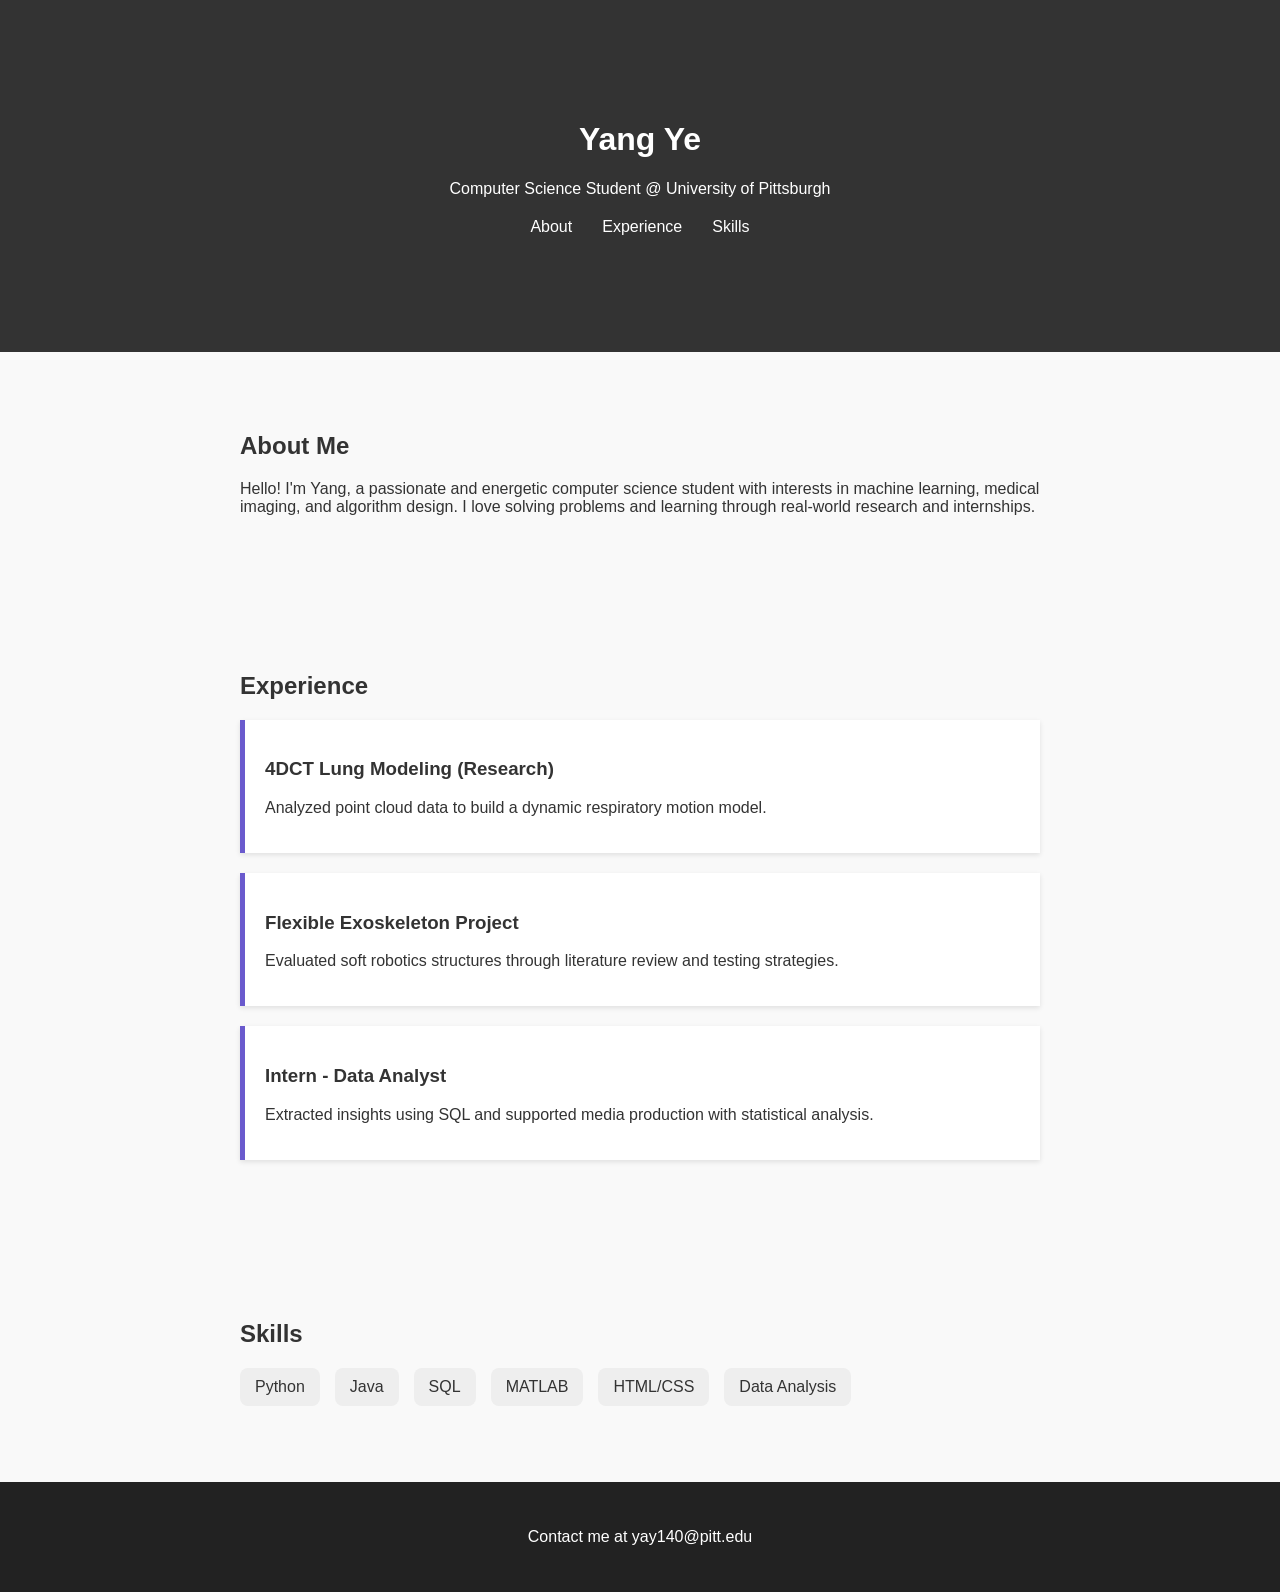
==== index.html @ 24574be2 "the form update" ====
<!DOCTYPE html>
<html lang="en">
<head>
  <meta charset="UTF-8">
  <title>Yang Ye Portfolio</title>
  <link rel="stylesheet" href="style.css">
</head>
<body>
  <header id="home">
    <h1>Yang Ye</h1>
    <p>Computer Science Student @ University of Pittsburgh</p>
    <nav>
      <ul>
        <li><a href="#about">About</a></li>
        <li><a href="#experience">Experience</a></li>
        <li><a href="#skills">Skills</a></li>
      </ul>
    </nav>
  </header>

  <section id="about">
    <h2>About Me</h2>
    <p>Hello! I'm Yang, a passionate and energetic computer science student with interests in machine learning, medical imaging, and algorithm design. I love solving problems and learning through real-world research and internships.</p>
  </section>

  <section id="experience">
    <h2>Experience</h2>
    <div class="card">
      <h3>4DCT Lung Modeling (Research)</h3>
      <p>Analyzed point cloud data to build a dynamic respiratory motion model.</p>
    </div>
    <div class="card">
      <h3>Flexible Exoskeleton Project</h3>
      <p>Evaluated soft robotics structures through literature review and testing strategies.</p>
    </div>
    <div class="card">
      <h3>Intern - Data Analyst</h3>
      <p>Extracted insights using SQL and supported media production with statistical analysis.</p>
    </div>
  </section>

  <section id="skills">
    <h2>Skills</h2>
    <ul class="skills-grid">
      <li>Python</li>
      <li>Java</li>
      <li>SQL</li>
      <li>MATLAB</li>
      <li>HTML/CSS</li>
      <li>Data Analysis</li>
    </ul>
  </section>

  <footer>
    <p>Contact me at yay140@pitt.edu</p>
  </footer>
</body>
</html>
---- style.css ----
body {
    margin: 0;
    font-family: 'Helvetica Neue', sans-serif;
    background: #f9f9f9;
    color: #333;
  }
  
  header {
    background: #333;
    color: #fff;
    padding: 100px 20px;
    text-align: center;
  }
  
  nav ul {
    list-style: none;
    padding: 0;
    display: flex;
    justify-content: center;
    margin-top: 20px;
  }
  
  nav ul li {
    margin: 0 15px;
  }
  
  nav ul a {
    color: #fff;
    text-decoration: none;
  }
  
  section {
    padding: 60px 20px;
    max-width: 800px;
    margin: auto;
  }
  
  .card {
    background: white;
    padding: 20px;
    margin: 20px 0;
    border-left: 5px solid #6a5acd;
    box-shadow: 0 2px 5px rgba(0,0,0,0.1);
  }
  
  .skills-grid {
    display: flex;
    flex-wrap: wrap;
    gap: 15px;
    list-style: none;
    padding: 0;
  }
  
  .skills-grid li {
    background: #eee;
    padding: 10px 15px;
    border-radius: 8px;
  }
  
  footer {
    background: #222;
    color: #fff;
    padding: 30px;
    text-align: center;
  }
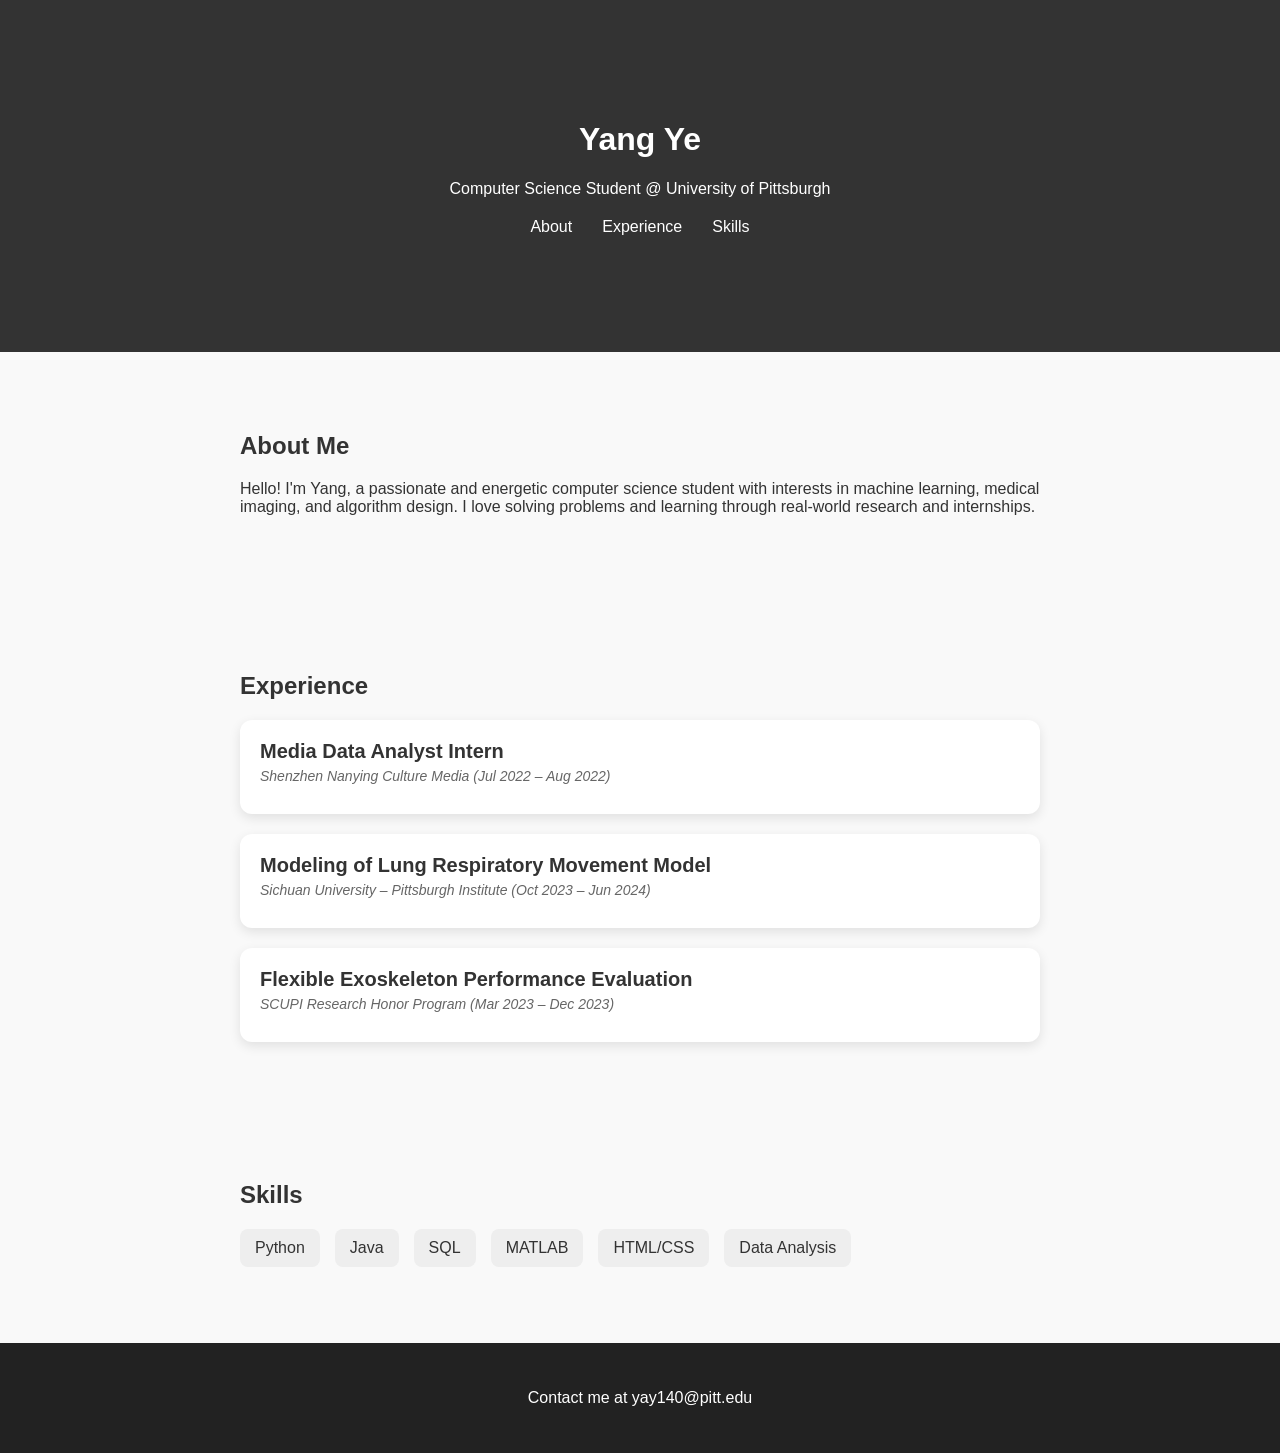
==== commit 91d89426: "changes for the card" ====
--- a/index.html
+++ b/index.html
@@ -23,21 +23,59 @@
     <p>Hello! I'm Yang, a passionate and energetic computer science student with interests in machine learning, medical imaging, and algorithm design. I love solving problems and learning through real-world research and internships.</p>
   </section>
 
-  <section id="experience">
+  <section id="my_life_section" class="section">
     <h2>Experience</h2>
-    <div class="card">
-      <h3>4DCT Lung Modeling (Research)</h3>
-      <p>Analyzed point cloud data to build a dynamic respiratory motion model.</p>
-    </div>
-    <div class="card">
-      <h3>Flexible Exoskeleton Project</h3>
-      <p>Evaluated soft robotics structures through literature review and testing strategies.</p>
-    </div>
-    <div class="card">
-      <h3>Intern - Data Analyst</h3>
-      <p>Extracted insights using SQL and supported media production with statistical analysis.</p>
+    <div class="experience-grid">
+  
+      <!-- Internship -->
+      <div class="exp-card" onclick="toggleDetail(this)">
+        <div class="exp-header">
+          <h3>Media Data Analyst Intern</h3>
+          <p><em>Shenzhen Nanying Culture Media (Jul 2022 – Aug 2022)</em></p>
+        </div>
+        <div class="exp-detail">
+          <ul>
+            <li>Conducted customer data analysis using SQL to extract actionable insights for supporting marketing and business strategies.</li>
+            <li>Researched and analyzed statistical data to support a documentary on urban development and natural resource management in Pingshan District, Shenzhen.</li>
+          </ul>
+        </div>
+      </div>
+  
+      <!-- Research: Lung Model -->
+      <div class="exp-card" onclick="toggleDetail(this)">
+        <div class="exp-header">
+          <h3>Modeling of Lung Respiratory Movement Model</h3>
+          <p><em>Sichuan University – Pittsburgh Institute (Oct 2023 – Jun 2024)</em></p>
+        </div>
+        <div class="exp-detail">
+          <ul>
+            <li>Transformed 4DCT image data into processable point cloud numerical formats for advanced analysis and landmark point extraction.</li>
+            <li>Annotated CT images by precisely identifying and labeling landmark points within the datasets.</li>
+            <li>Explored theoretical aspects of affine transformations to accurately determine the positional coordinates of identical point clouds at different time points.</li>
+            <li>Collaborated in the development of a comprehensive respiratory motion model of the lungs, enhancing the understanding of pulmonary dynamics.</li>
+          </ul>
+        </div>
+      </div>
+  
+      <!-- Research: Exoskeleton -->
+      <div class="exp-card" onclick="toggleDetail(this)">
+        <div class="exp-header">
+          <h3>Flexible Exoskeleton Performance Evaluation</h3>
+          <p><em>SCUPI Research Honor Program (Mar 2023 – Dec 2023)</em></p>
+        </div>
+        <div class="exp-detail">
+          <ul>
+            <li>Selected for SCUPI’s Research Honor Program to research flexible exoskeletal structures.</li>
+            <li>Conducted comprehensive literature reviews to understand the architecture and mechanics of flexible exoskeletons in motion.</li>
+            <li>Analyzed and compared various methodologies for assessing and testing the efficacy of flexible exoskeletal systems.</li>
+          </ul>
+        </div>
+      </div>
+  
     </div>
   </section>
+  
+  
 
   <section id="skills">
     <h2>Skills</h2>
--- a/style.css
+++ b/style.css
@@ -63,4 +63,51 @@
     padding: 30px;
     text-align: center;
   }
+
+  /* for the card part */
+  .experience-grid {
+    display: flex;
+    flex-direction: column;
+    gap: 20px;
+  }
+  
+  .exp-card {
+    background-color: white;
+    padding: 20px;
+    border-radius: 12px;
+    box-shadow: 0 4px 12px rgba(0,0,0,0.1);
+    transition: all 0.3s ease;
+    cursor: pointer;
+  }
+  
+  .exp-card:hover {
+    transform: scale(1.01);
+  }
+  
+  .exp-header h3 {
+    margin: 0;
+    font-size: 20px;
+    color: #333;
+  }
+  
+  .exp-header p {
+    margin: 5px 0 10px;
+    color: #666;
+    font-size: 14px;
+  }
+  
+  .exp-detail {
+    margin-top: 10px;
+    display: none;
+  }
+  
+  .exp-detail ul {
+    padding-left: 20px;
+    line-height: 1.6;
+  }
+  
+  .exp-card.open .exp-detail {
+    display: block;
+  }
+  
   
